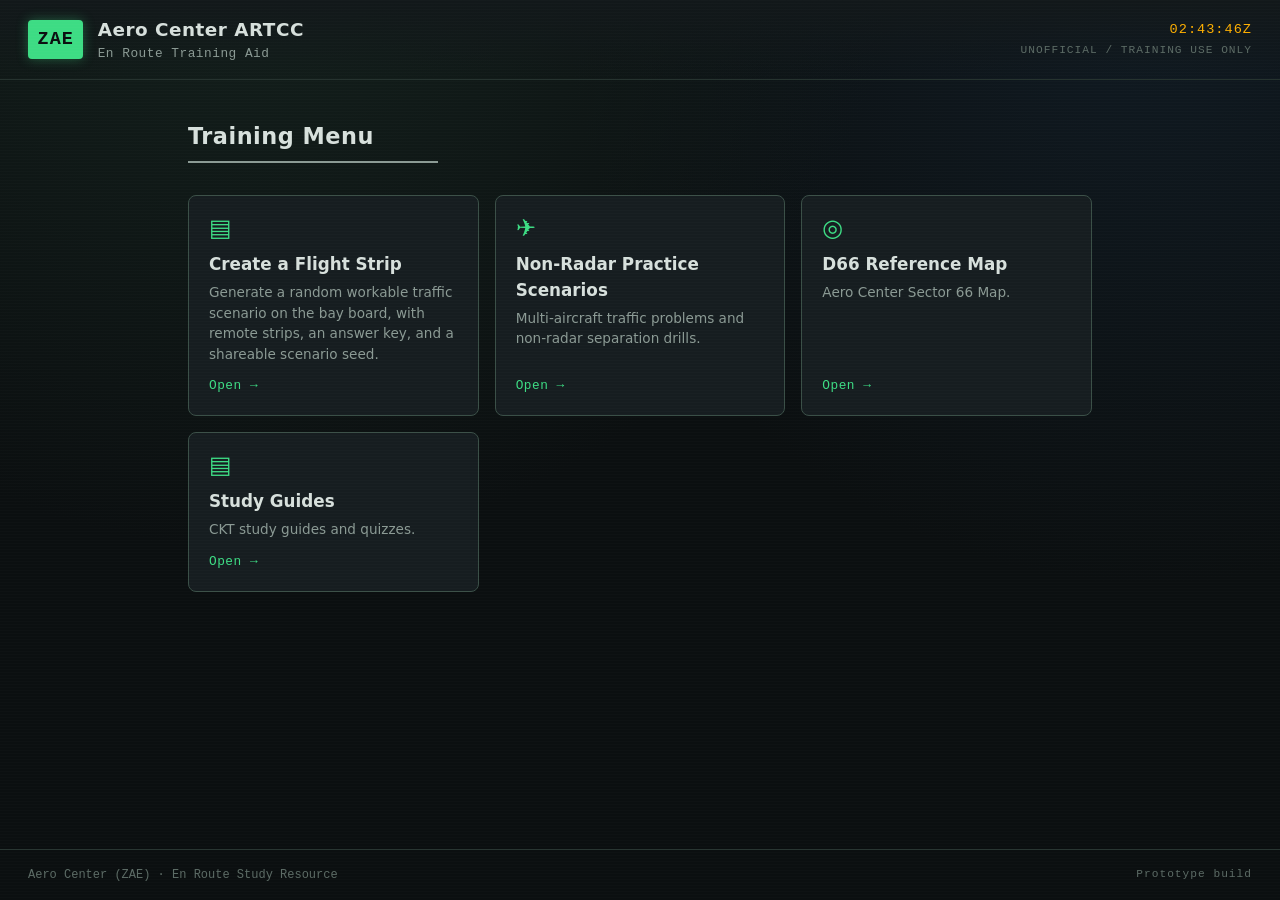
==== index.html @ 9b8c151e "Stripmarking rail: drop the Remote hint paragraph at the bottom Co-Authored-By: Claude Fable 5.1 <no" ====
<!DOCTYPE html>
<html lang="en">
<head>
  <meta charset="UTF-8" />
  <meta name="viewport" content="width=device-width, initial-scale=1.0" />
  <title>ZAE Aero Center — En Route Non-Radar Trainer</title>
  <link rel="stylesheet" href="assets/css/main.css?v=20260924j" />
</head>
<body>
  <div class="scanlines" aria-hidden="true"></div>

  <header class="site-header">
    <div class="brand">
      <span class="brand-badge">ZAE</span>
      <div class="brand-text">
        <h1>Aero Center ARTCC</h1>
        <p>En Route Training Aid</p>
      </div>
    </div>
    <div class="header-meta">
      <span class="meta-line" id="zulu-clock">--:--:--Z</span>
      <span class="meta-line meta-dim">UNOFFICIAL / TRAINING USE ONLY</span>
    </div>
  </header>

  <main class="menu">
    <div class="menu-intro">
      <h2>Training Menu</h2>
    </div>

    <nav class="menu-grid" aria-label="Training modules">
      <a class="menu-card menu-card--active" href="strips.html">
        <div class="menu-card__icon" aria-hidden="true">▤</div>
        <div class="menu-card__body">
          <h3>Create a Flight Strip</h3>
          <p>Generate a random workable traffic scenario on the bay board, with remote strips, an answer key, and a shareable scenario seed.</p>
        </div>
        <span class="menu-card__cta">Open &rarr;</span>
      </a>

      <a class="menu-card menu-card--active" href="scenarios.html">
        <div class="menu-card__icon" aria-hidden="true">✈</div>
        <div class="menu-card__body">
          <h3>Non-Radar Practice Scenarios</h3>
          <p>Multi-aircraft traffic problems and non-radar separation drills.</p>
        </div>
        <span class="menu-card__cta">Open &rarr;</span>
      </a>

      <a class="menu-card menu-card--active" href="map.html">
        <div class="menu-card__icon" aria-hidden="true">◎</div>
        <div class="menu-card__body">
          <h3>D66 Reference Map</h3>
          <p>Aero Center Sector 66 Map.</p>
        </div>
        <span class="menu-card__cta">Open &rarr;</span>
      </a>

      <a class="menu-card menu-card--active" href="study.html">
        <div class="menu-card__icon" aria-hidden="true">▤</div>
        <div class="menu-card__body">
          <h3>Study Guides</h3>
          <p>CKT study guides and quizzes.</p>
        </div>
        <span class="menu-card__cta">Open &rarr;</span>
      </a>
    </nav>
  </main>

  <footer class="site-footer">
    <span>Aero Center (ZAE) &middot; En Route Study Resource</span>
    <span class="meta-dim">Prototype build</span>
  </footer>

  <script src="assets/js/main.js?v=20260924j"></script>
</body>
</html>
---- assets/css/main.css ----
:root {
  --bg: #0b0f10;
  --bg-panel: #12181a;
  --bg-card: #161d20;
  --bg-card-hover: #1c2529;
  --border: #26332f;
  --border-bright: #3a4f47;
  --text: #d7e0dc;
  --text-dim: #8b9a94;
  --text-faint: #5c6b65;
  --amber: #ffb000;
  --green: #3ddc84;
  --green-dim: #1f7a4d;
  --danger: #e0574a;
  --mono: "SFMono-Regular", "Consolas", "Liberation Mono", "Menlo", monospace;
  --sans: "Segoe UI", system-ui, -apple-system, sans-serif;
}

* { box-sizing: border-box; }

html, body {
  margin: 0;
  min-height: 100%;
}

body {
  background:
    radial-gradient(circle at 20% -10%, #14211d 0%, transparent 45%),
    radial-gradient(circle at 90% 0%, #101a22 0%, transparent 40%),
    var(--bg);
  color: var(--text);
  font-family: var(--sans);
  display: flex;
  flex-direction: column;
  min-height: 100vh;
  line-height: 1.5;
}

/* Subtle CRT-style scanline overlay */
.scanlines {
  position: fixed;
  inset: 0;
  pointer-events: none;
  background: repeating-linear-gradient(
    to bottom,
    rgba(255, 255, 255, 0.015) 0px,
    rgba(255, 255, 255, 0.015) 1px,
    transparent 1px,
    transparent 3px
  );
  z-index: 100;
}

/* ---------- Header ---------- */
.site-header {
  display: flex;
  justify-content: space-between;
  align-items: center;
  gap: 1rem;
  padding: 1rem 1.75rem;
  border-bottom: 1px solid var(--border);
  background: linear-gradient(180deg, var(--bg-panel), transparent);
  flex-wrap: wrap;
}

.brand {
  display: flex;
  align-items: center;
  gap: 0.9rem;
}

.brand-badge {
  font-family: var(--mono);
  font-weight: 700;
  font-size: 1.15rem;
  letter-spacing: 1px;
  color: var(--bg);
  background: var(--green);
  padding: 0.35rem 0.6rem;
  border-radius: 4px;
  box-shadow: 0 0 12px rgba(61, 220, 132, 0.35);
}

.brand-text h1 {
  margin: 0;
  font-size: 1.15rem;
  letter-spacing: 0.5px;
}

.brand-text p {
  margin: 0;
  font-size: 0.8rem;
  color: var(--text-dim);
  font-family: var(--mono);
  letter-spacing: 0.5px;
}

.header-meta {
  display: flex;
  flex-direction: column;
  align-items: flex-end;
  gap: 0.15rem;
}

.meta-line {
  font-family: var(--mono);
  font-size: 0.85rem;
  color: var(--amber);
  letter-spacing: 1px;
}

.meta-dim {
  color: var(--text-faint);
  font-size: 0.7rem;
  letter-spacing: 1px;
}

/* ---------- Menu ---------- */
.menu {
  flex: 1;
  width: 100%;
  max-width: 960px;
  margin: 0 auto;
  padding: 2.5rem 1.75rem;
}

.menu-intro h2 {
  display: inline-block;
  margin: 0 0 2rem;
  padding: 0 4rem 0.5rem 0;
  font-size: 1.4rem;
  letter-spacing: 0.5px;
  border-bottom: 2px solid var(--text-dim);
}

.menu-intro p {
  margin: 0 0 2rem;
  color: var(--text-dim);
  max-width: 60ch;
  font-size: 0.95rem;
}

.menu-intro strong { color: var(--text); }

.menu-grid {
  display: grid;
  grid-template-columns: repeat(auto-fill, minmax(280px, 1fr));
  gap: 1rem;
}

.menu-card {
  display: flex;
  flex-direction: column;
  gap: 0.75rem;
  padding: 1.25rem;
  background: var(--bg-card);
  border: 1px solid var(--border);
  border-radius: 8px;
  text-decoration: none;
  color: inherit;
  position: relative;
  transition: border-color 0.15s, background 0.15s, transform 0.15s;
  min-height: 150px;
}

.menu-card__icon {
  font-size: 1.5rem;
  color: var(--green);
  line-height: 1;
}

.menu-card__body h3 {
  margin: 0 0 0.3rem;
  font-size: 1.05rem;
}

.menu-card__body p {
  margin: 0;
  font-size: 0.85rem;
  color: var(--text-dim);
}

.menu-card__cta {
  margin-top: auto;
  font-family: var(--mono);
  font-size: 0.8rem;
  letter-spacing: 0.5px;
  color: var(--text-faint);
}

/* Active card */
.menu-card--active {
  border-color: var(--border-bright);
}

.menu-card--active:hover,
.menu-card--active:focus-visible {
  background: var(--bg-card-hover);
  border-color: var(--green);
  transform: translateY(-2px);
  outline: none;
}

.menu-card--active .menu-card__cta {
  color: var(--green);
}

/* Coming soon cards */
.menu-card--soon {
  opacity: 0.55;
  cursor: not-allowed;
}

.menu-card--soon .menu-card__icon { color: var(--text-faint); }

/* ---------- Footer ---------- */
.site-footer {
  display: flex;
  justify-content: space-between;
  gap: 1rem;
  padding: 1rem 1.75rem;
  border-top: 1px solid var(--border);
  font-family: var(--mono);
  font-size: 0.75rem;
  color: var(--text-faint);
  flex-wrap: wrap;
}

@media (max-width: 520px) {
  .site-header { justify-content: center; text-align: center; }
  .header-meta { align-items: center; }
}
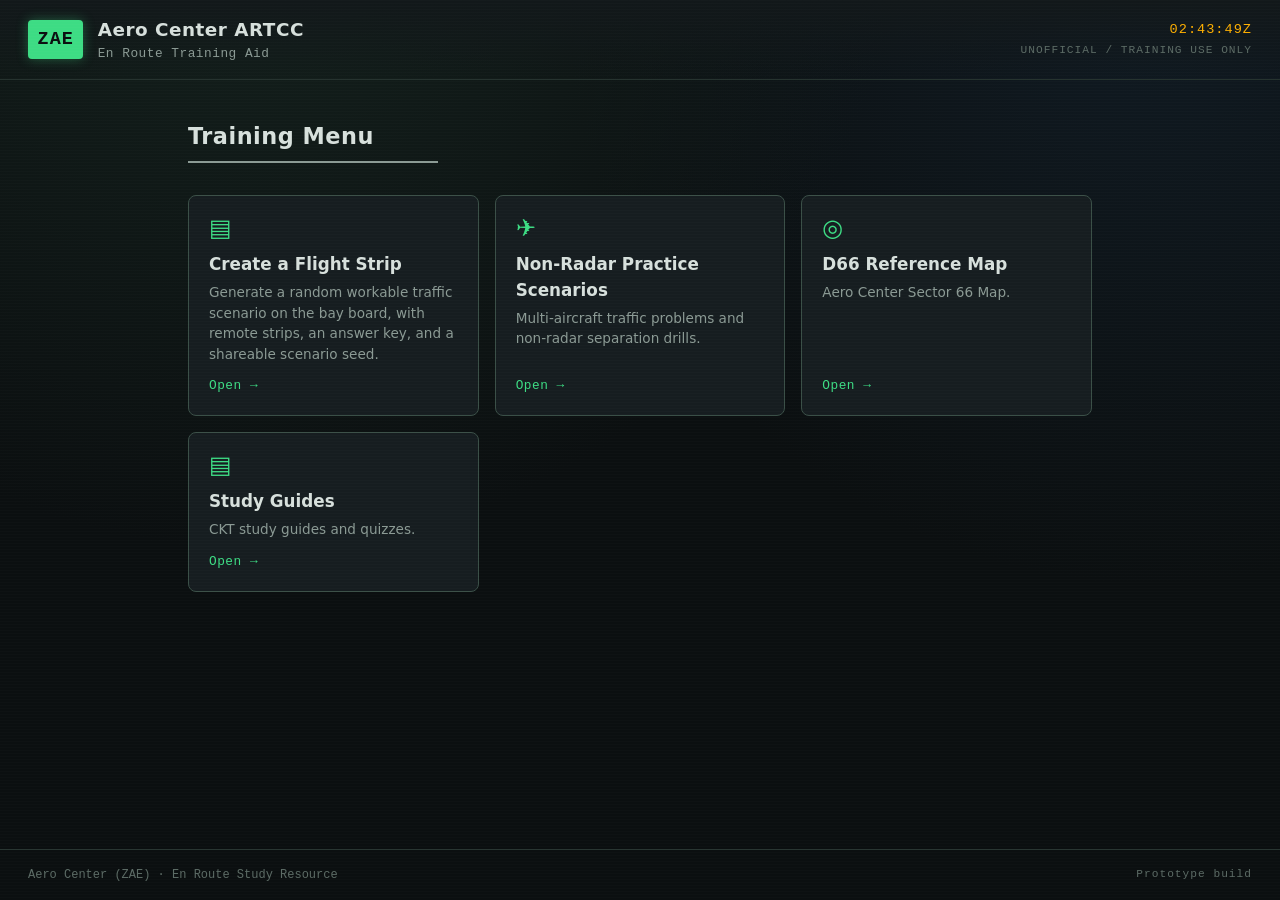
==== commit 2058f2fb: "Board: no hover text on the Controller / Remote strip toggle Co-Authored-By: Claude Fable 5.1 <norep" ====
--- a/index.html
+++ b/index.html
@@ -4,7 +4,7 @@
   <meta charset="UTF-8" />
   <meta name="viewport" content="width=device-width, initial-scale=1.0" />
   <title>ZAE Aero Center — En Route Non-Radar Trainer</title>
-  <link rel="stylesheet" href="assets/css/main.css?v=20260924j" />
+  <link rel="stylesheet" href="assets/css/main.css?v=20260924k" />
 </head>
 <body>
   <div class="scanlines" aria-hidden="true"></div>
@@ -72,6 +72,6 @@
     <span class="meta-dim">Prototype build</span>
   </footer>
 
-  <script src="assets/js/main.js?v=20260924j"></script>
+  <script src="assets/js/main.js?v=20260924k"></script>
 </body>
 </html>
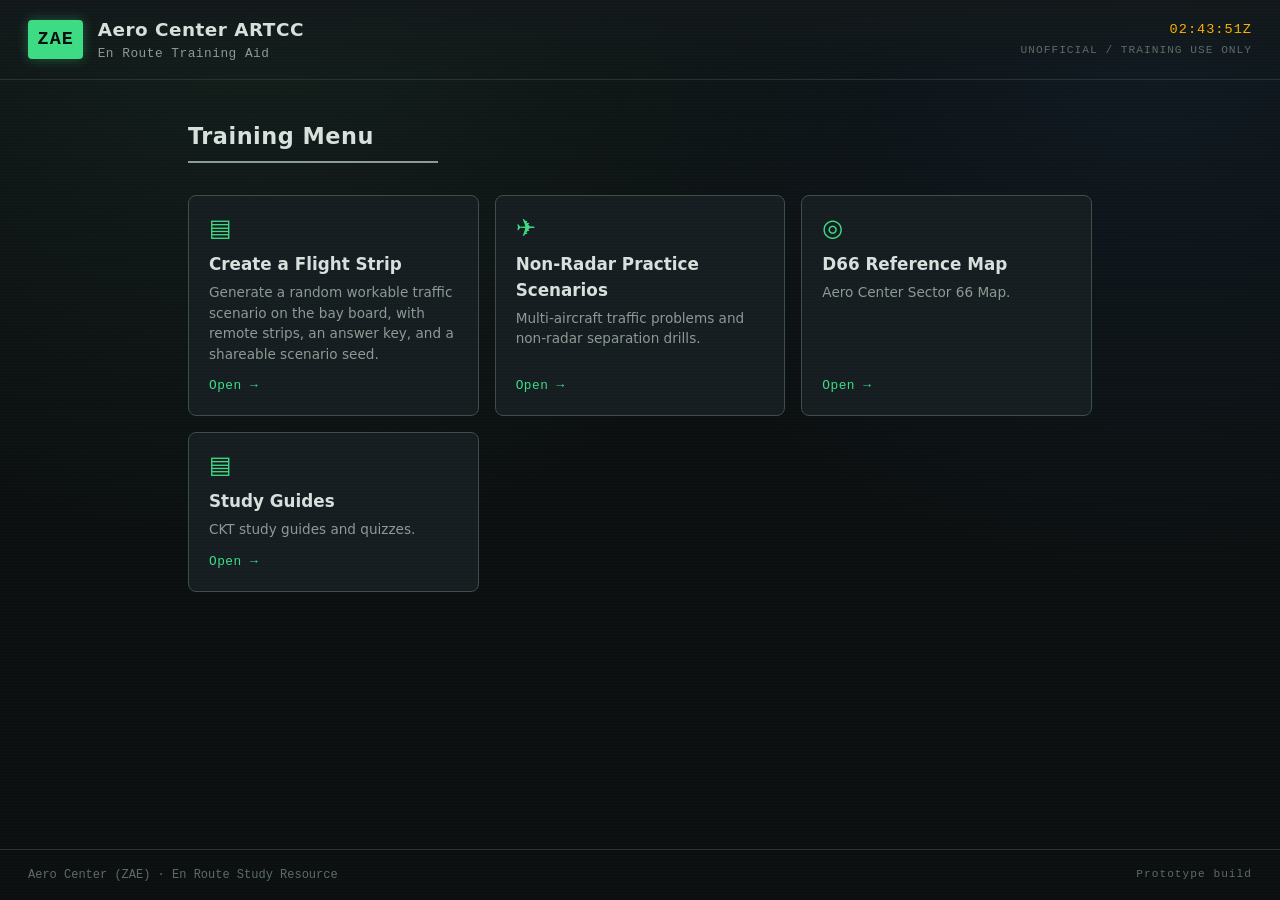
==== commit 65abbced: "Remove all hover text from buttons, chips, boxes and fields Co-Authored-By: Claude Fable 5.1 <norepl" ====
--- a/index.html
+++ b/index.html
@@ -4,7 +4,7 @@
   <meta charset="UTF-8" />
   <meta name="viewport" content="width=device-width, initial-scale=1.0" />
   <title>ZAE Aero Center — En Route Non-Radar Trainer</title>
-  <link rel="stylesheet" href="assets/css/main.css?v=20260924k" />
+  <link rel="stylesheet" href="assets/css/main.css?v=20260924l" />
 </head>
 <body>
   <div class="scanlines" aria-hidden="true"></div>
@@ -72,6 +72,6 @@
     <span class="meta-dim">Prototype build</span>
   </footer>
 
-  <script src="assets/js/main.js?v=20260924k"></script>
+  <script src="assets/js/main.js?v=20260924l"></script>
 </body>
 </html>
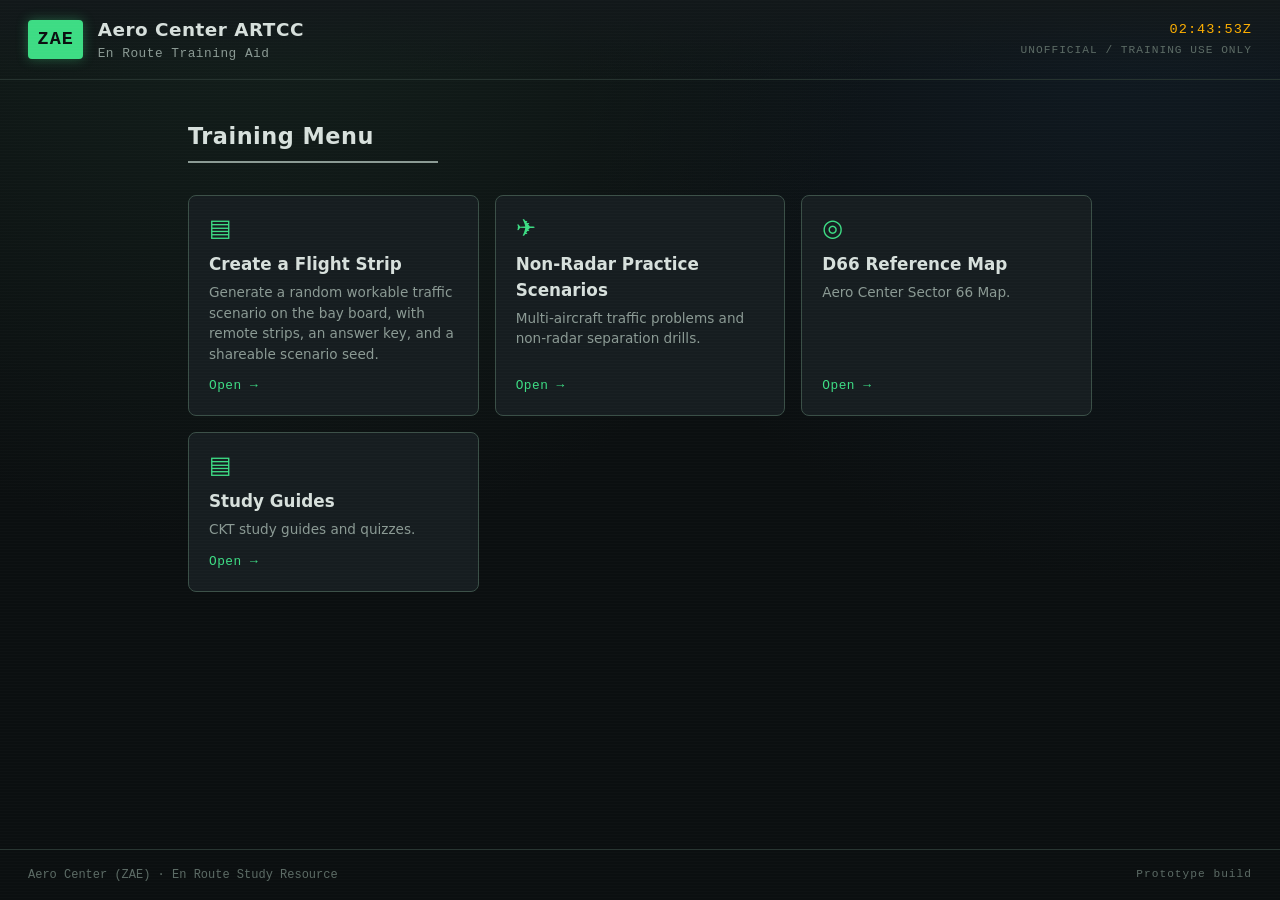
==== commit 71103147: "Generator: scenario start times fall on a 10-minute boundary Co-Authored-By: Claude Fable 5.1 <norep" ====
--- a/index.html
+++ b/index.html
@@ -4,7 +4,7 @@
   <meta charset="UTF-8" />
   <meta name="viewport" content="width=device-width, initial-scale=1.0" />
   <title>ZAE Aero Center — En Route Non-Radar Trainer</title>
-  <link rel="stylesheet" href="assets/css/main.css?v=20260924l" />
+  <link rel="stylesheet" href="assets/css/main.css?v=20260924m" />
 </head>
 <body>
   <div class="scanlines" aria-hidden="true"></div>
@@ -72,6 +72,6 @@
     <span class="meta-dim">Prototype build</span>
   </footer>
 
-  <script src="assets/js/main.js?v=20260924l"></script>
+  <script src="assets/js/main.js?v=20260924m"></script>
 </body>
 </html>
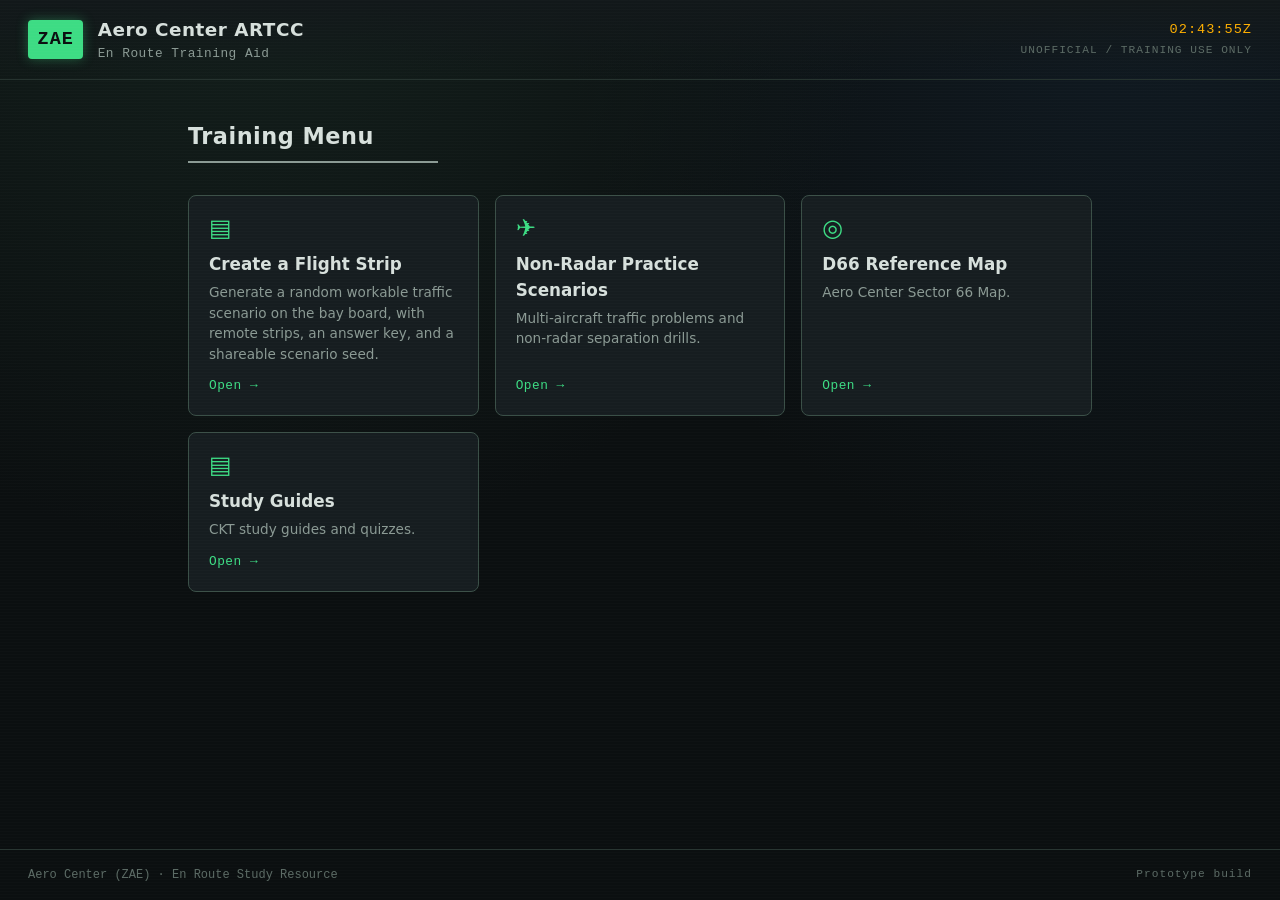
==== commit 254668fc: "Practice Scenarios: the Community tab is Create, new flavor text, Save Scenario on a shared link Co-" ====
--- a/index.html
+++ b/index.html
@@ -4,7 +4,7 @@
   <meta charset="UTF-8" />
   <meta name="viewport" content="width=device-width, initial-scale=1.0" />
   <title>ZAE Aero Center — En Route Non-Radar Trainer</title>
-  <link rel="stylesheet" href="assets/css/main.css?v=20260924m" />
+  <link rel="stylesheet" href="assets/css/main.css?v=20260924n" />
 </head>
 <body>
   <div class="scanlines" aria-hidden="true"></div>
@@ -72,6 +72,6 @@
     <span class="meta-dim">Prototype build</span>
   </footer>
 
-  <script src="assets/js/main.js?v=20260924m"></script>
+  <script src="assets/js/main.js?v=20260924n"></script>
 </body>
 </html>
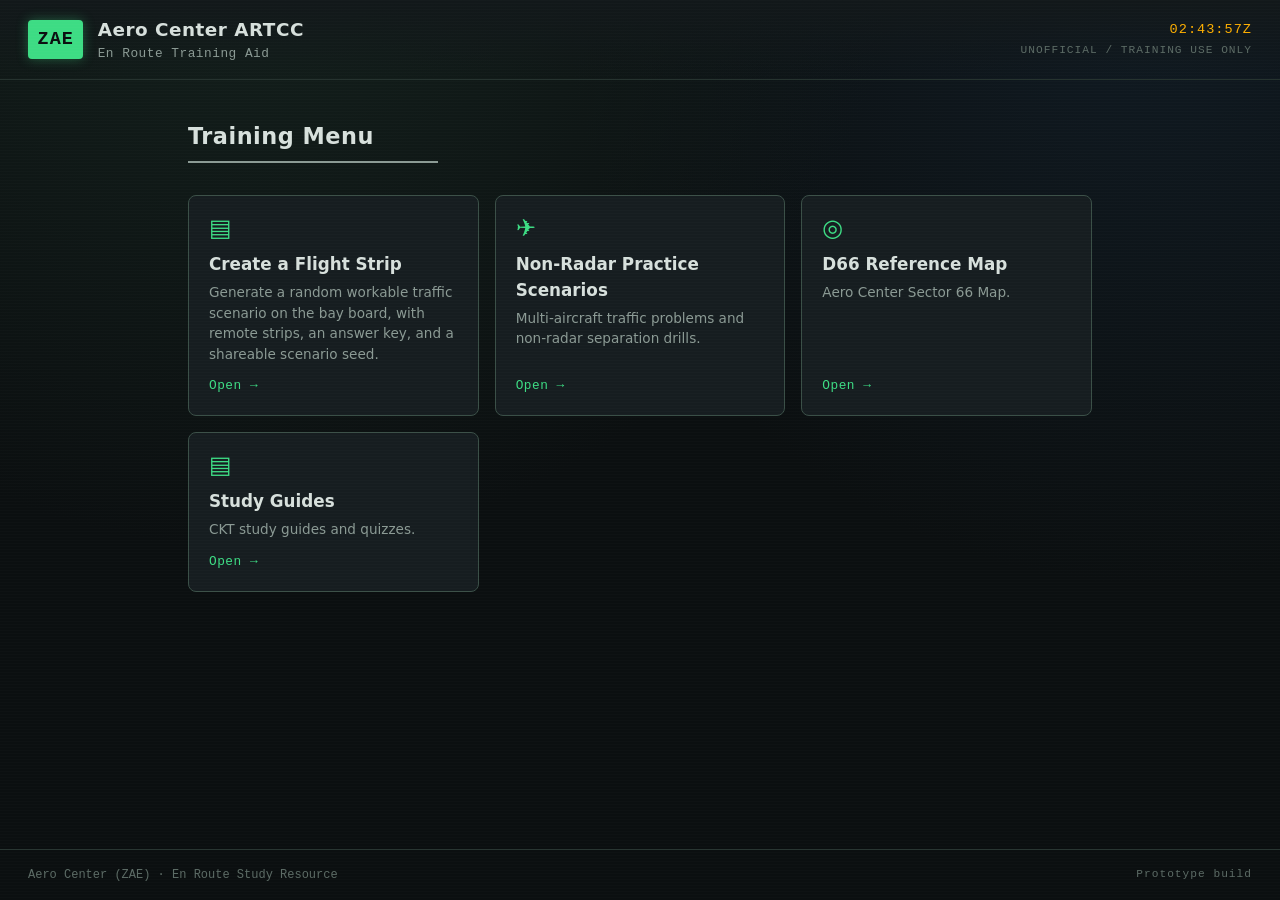
==== commit 5123cd2e: "Practice Scenarios: Community becomes Custom throughout; shorter board hint The tab is Custom with m" ====
--- a/index.html
+++ b/index.html
@@ -4,7 +4,7 @@
   <meta charset="UTF-8" />
   <meta name="viewport" content="width=device-width, initial-scale=1.0" />
   <title>ZAE Aero Center — En Route Non-Radar Trainer</title>
-  <link rel="stylesheet" href="assets/css/main.css?v=20260924n" />
+  <link rel="stylesheet" href="assets/css/main.css?v=20260924o" />
 </head>
 <body>
   <div class="scanlines" aria-hidden="true"></div>
@@ -72,6 +72,6 @@
     <span class="meta-dim">Prototype build</span>
   </footer>
 
-  <script src="assets/js/main.js?v=20260924n"></script>
+  <script src="assets/js/main.js?v=20260924o"></script>
 </body>
 </html>
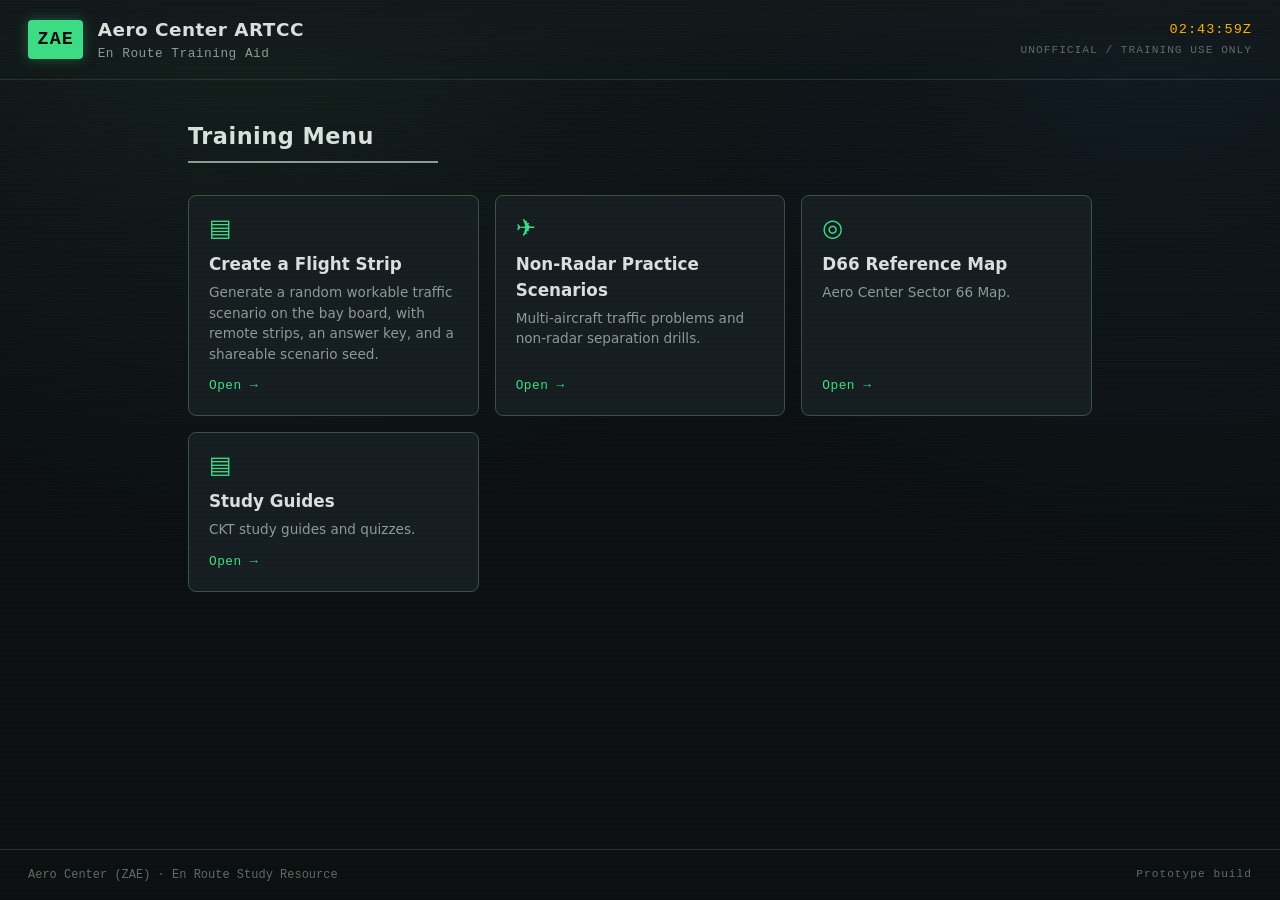
==== commit f8e49139: "Handwriting font stacks: no script font on iPad The stripmarking chips and strip marks fell through " ====
--- a/index.html
+++ b/index.html
@@ -4,7 +4,7 @@
   <meta charset="UTF-8" />
   <meta name="viewport" content="width=device-width, initial-scale=1.0" />
   <title>ZAE Aero Center — En Route Non-Radar Trainer</title>
-  <link rel="stylesheet" href="assets/css/main.css?v=20260924o" />
+  <link rel="stylesheet" href="assets/css/main.css?v=20260924p" />
 </head>
 <body>
   <div class="scanlines" aria-hidden="true"></div>
@@ -72,6 +72,6 @@
     <span class="meta-dim">Prototype build</span>
   </footer>
 
-  <script src="assets/js/main.js?v=20260924o"></script>
+  <script src="assets/js/main.js?v=20260924p"></script>
 </body>
 </html>
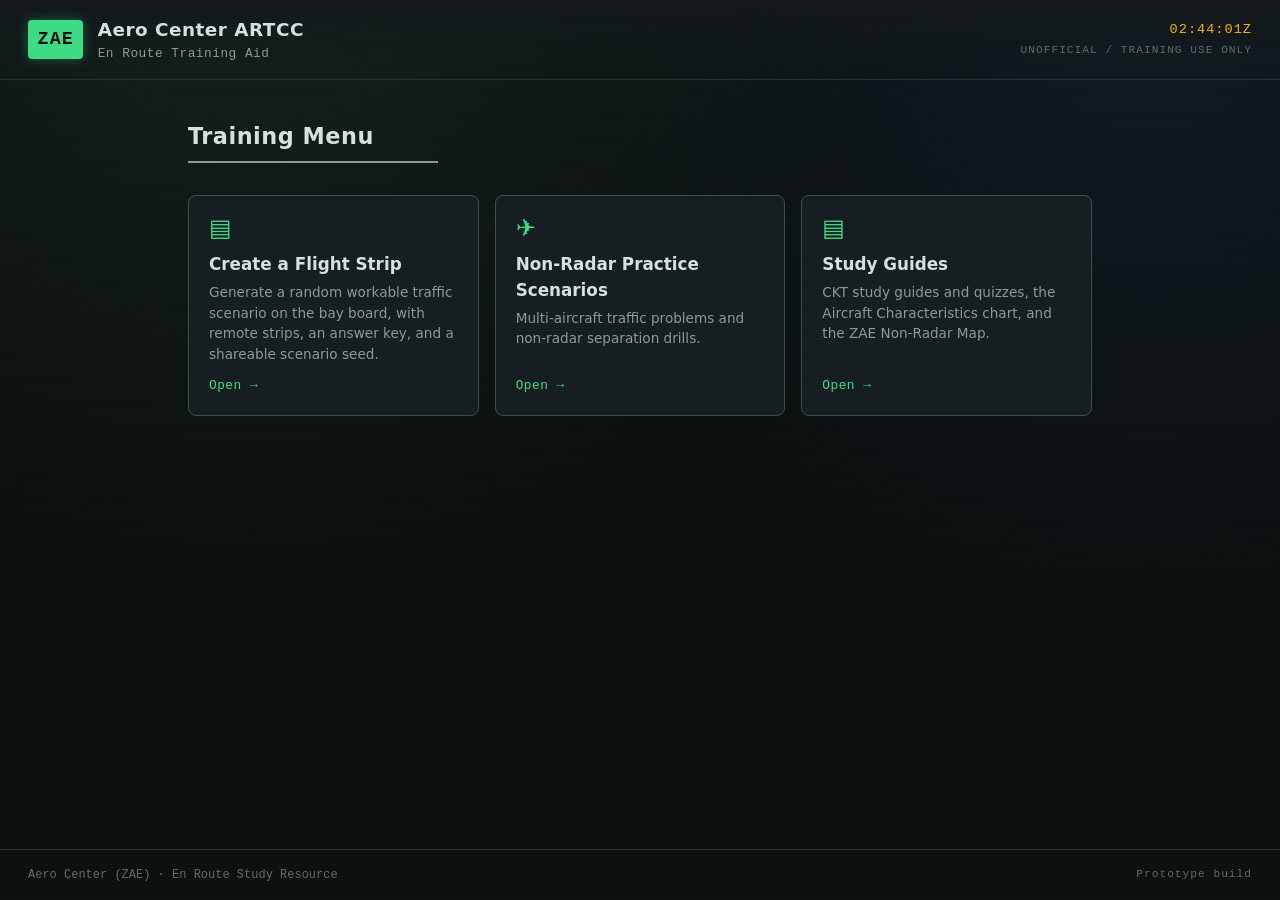
==== commit 95a6e054: "Study Guides: map moved inside, CKT 1 Quiz inside the study guide, new Aircraft Characteristics Stud" ====
--- a/index.html
+++ b/index.html
@@ -4,7 +4,7 @@
   <meta charset="UTF-8" />
   <meta name="viewport" content="width=device-width, initial-scale=1.0" />
   <title>ZAE Aero Center — En Route Non-Radar Trainer</title>
-  <link rel="stylesheet" href="assets/css/main.css?v=20260924p" />
+  <link rel="stylesheet" href="assets/css/main.css?v=20260924q" />
 </head>
 <body>
   <div class="scanlines" aria-hidden="true"></div>
@@ -47,20 +47,12 @@
         <span class="menu-card__cta">Open &rarr;</span>
       </a>
 
-      <a class="menu-card menu-card--active" href="map.html">
-        <div class="menu-card__icon" aria-hidden="true">◎</div>
-        <div class="menu-card__body">
-          <h3>D66 Reference Map</h3>
-          <p>Aero Center Sector 66 Map.</p>
-        </div>
-        <span class="menu-card__cta">Open &rarr;</span>
-      </a>
 
       <a class="menu-card menu-card--active" href="study.html">
         <div class="menu-card__icon" aria-hidden="true">▤</div>
         <div class="menu-card__body">
           <h3>Study Guides</h3>
-          <p>CKT study guides and quizzes.</p>
+          <p>CKT study guides and quizzes, the Aircraft Characteristics chart, and the ZAE Non-Radar Map.</p>
         </div>
         <span class="menu-card__cta">Open &rarr;</span>
       </a>
@@ -72,6 +64,6 @@
     <span class="meta-dim">Prototype build</span>
   </footer>
 
-  <script src="assets/js/main.js?v=20260924p"></script>
+  <script src="assets/js/main.js?v=20260924q"></script>
 </body>
 </html>
--- a/assets/css/main.css
+++ b/assets/css/main.css
@@ -124,6 +124,8 @@
   padding: 2.5rem 1.75rem;
 }
 
+.menu-intro .back-link { display: block; margin-bottom: 1rem; }
+
 .menu-intro h2 {
   display: inline-block;
   margin: 0 0 2rem;
